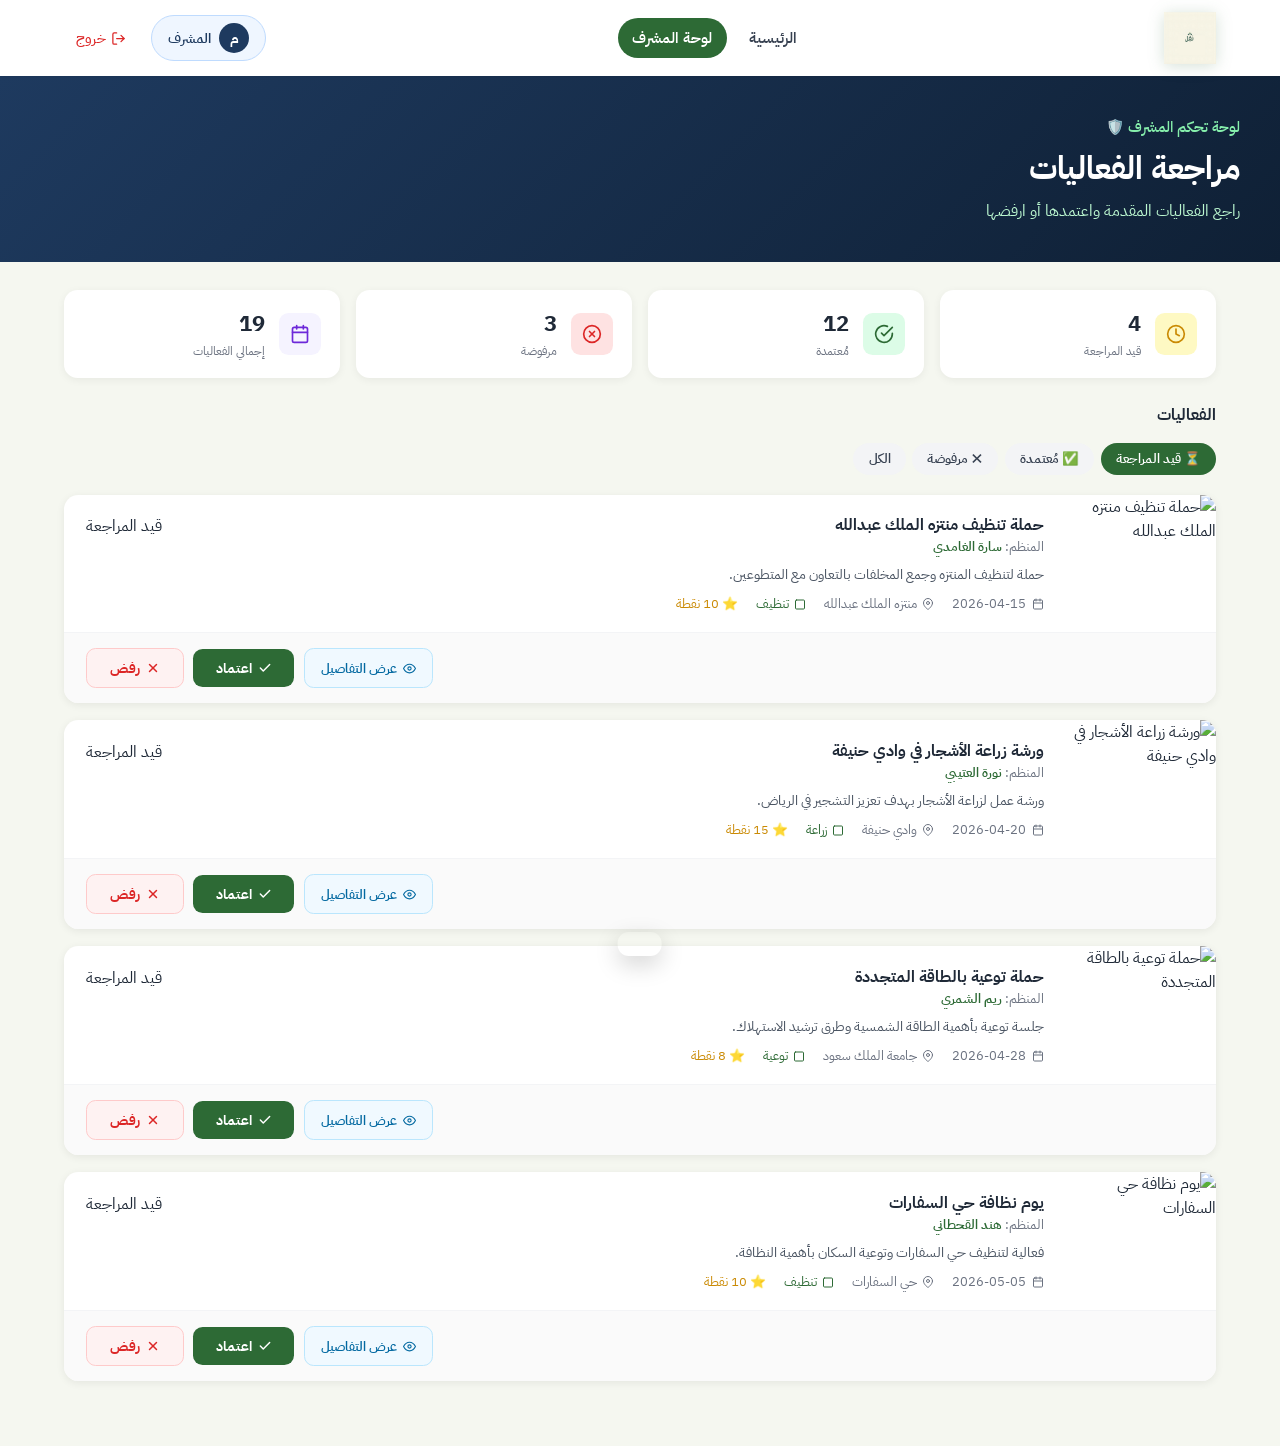
==== admin-review.html @ 2a4d0cc2 "Add files via upload" ====
<!DOCTYPE html>
<html lang="ar" dir="rtl">
<head>
  <meta charset="UTF-8"/>
  <meta name="viewport" content="width=device-width, initial-scale=1.0"/>
  <title>نفل - لوحة المشرف</title>
  <link href="https://fonts.googleapis.com/css2?family=IBM+Plex+Sans+Arabic:wght@300;400;500;600;700&display=swap" rel="stylesheet"/>
  <link rel="stylesheet" href="styles.css"/>
  <style>
    .admin-hero {
      background: linear-gradient(135deg, #1e3a5f 0%, #0f2035 100%);
    }

    /* Summary cards */
    .stats-row {
      display: grid; grid-template-columns: repeat(4,1fr); gap: 1rem;
      margin-bottom: 1.6rem;
    }
    .stat-card {
      background: #fff; border-radius: .85rem;
      box-shadow: 0 2px 8px rgba(0,0,0,0.06);
      padding: 1.1rem 1.2rem;
      display: flex; align-items: center; gap: .85rem;
    }
    .stat-icon {
      width: 42px; height: 42px; border-radius: .6rem;
      display: flex; align-items: center; justify-content: center; flex-shrink: 0;
    }
    .stat-num   { font-size: 1.4rem; font-weight: 700; color: #1f2937; }
    .stat-label { font-size: .76rem; color: #6b7280; margin-top: .1rem; }

    /* Review card */
    .review-card {
      background: #fff; border-radius: .9rem;
      box-shadow: 0 2px 8px rgba(0,0,0,0.07);
      margin-bottom: 1.1rem;
      overflow: hidden;
      transition: box-shadow .25s;
      animation: slideIn .35s ease;
    }
    @keyframes slideIn { from{opacity:0;transform:translateY(12px)} to{opacity:1;transform:translateY(0)} }
    .review-card:hover { box-shadow: 0 6px 24px rgba(0,0,0,0.1); }

    .review-card-inner {
      display: flex; gap: 0;
    }
    .review-img {
      width: 150px; flex-shrink: 0; object-fit: cover;
    }
    .review-body {
      padding: 1.2rem 1.4rem; flex: 1; display: flex; flex-direction: column; gap: .5rem;
    }
    .review-top {
      display: flex; align-items: flex-start; justify-content: space-between; gap: .6rem;
    }
    .review-title { font-size: 1rem; font-weight: 700; color: #1f2937; line-height: 1.45; }
    .review-organizer { font-size: .82rem; color: #6b7280; }
    .review-organizer span { color: #2d6a35; font-weight: 600; }
    .review-desc {
      font-size: .85rem; color: #4b5563; line-height: 1.65;
      display: -webkit-box; -webkit-line-clamp: 2; -webkit-box-orient: vertical; overflow: hidden;
    }
    .review-meta {
      display: flex; flex-wrap: wrap; gap: .5rem 1.1rem;
    }
    .review-meta-item {
      display: flex; align-items: center; gap: .35rem;
      font-size: .8rem; color: #6b7280;
    }

    /* Action bar */
    .review-actions {
      display: flex; gap: .6rem;
      padding: .9rem 1.4rem;
      border-top: 1px solid #f3f4f6;
      background: #fafafa; align-items: center; flex-wrap: wrap;
    }
    .btn-approve {
      padding: .55rem 1.4rem;
      background: #2d6a35; color: #fff;
      border: none; border-radius: .6rem;
      font-family: inherit; font-size: .88rem; font-weight: 700;
      cursor: pointer; display: flex; align-items: center; gap: .4rem;
      transition: background .2s, transform .1s;
    }
    .btn-approve:hover { background: #1e4d25; }
    .btn-approve:active { transform: scale(.97); }
    .btn-reject {
      padding: .55rem 1.4rem;
      background: #fef2f2; color: #dc2626;
      border: 1.5px solid #fecaca; border-radius: .6rem;
      font-family: inherit; font-size: .88rem; font-weight: 700;
      cursor: pointer; display: flex; align-items: center; gap: .4rem;
      transition: background .2s;
    }
    .btn-reject:hover { background: #fee2e2; }
    .btn-view-detail {
      padding: .52rem 1rem;
      background: #f0f9ff; color: #0369a1;
      border: 1.5px solid #bae6fd; border-radius: .6rem;
      font-family: inherit; font-size: .84rem; font-weight: 600;
      cursor: pointer; margin-right: auto;
      transition: background .2s;
      text-decoration: none; display: inline-flex; align-items: center; gap: .35rem;
    }
    .btn-view-detail:hover { background: #e0f2fe; }

    /* Tabs */
    .tabs { margin-bottom: 1.2rem; }

    /* Section header */
    .section-header {
      display: flex; align-items: center; justify-content: space-between;
      margin-bottom: 1rem; flex-wrap: wrap; gap: .6rem;
    }
    .section-header h3 { font-size: 1rem; font-weight: 700; color: #1f2937; }

    /* Modal */
    .modal-overlay {
      position: fixed; inset: 0; background: rgba(0,0,0,0.5);
      display: flex; align-items: center; justify-content: center;
      z-index: 999; opacity: 0; pointer-events: none; transition: opacity .3s;
    }
    .modal-overlay.show { opacity: 1; pointer-events: all; }
    .modal-box {
      background: #fff; border-radius: 1.1rem;
      padding: 2rem; max-width: 400px; width: 90%;
      text-align: center; transform: scale(.92);
      transition: transform .3s; box-shadow: 0 20px 60px rgba(0,0,0,0.15);
    }
    .modal-overlay.show .modal-box { transform: scale(1); }
    .modal-icon { width: 62px; height: 62px; border-radius: 50%; display: flex; align-items: center; justify-content: center; margin: 0 auto 1rem; }
    .modal-title { font-size: 1.1rem; font-weight: 700; color: #1f2937; margin-bottom: .5rem; }
    .modal-text  { color: #6b7280; font-size: .88rem; line-height: 1.65; margin-bottom: 1.3rem; }
    .modal-btns  { display: flex; gap: .7rem; }
    .modal-cancel  { flex:1; padding:.7rem; background:#f3f4f6; color:#374151; border:none; border-radius:.65rem; font-family:inherit; font-size:.9rem; font-weight:600; cursor:pointer; }
    .modal-cancel:hover { background:#e5e7eb; }
    .modal-approve { flex:1; padding:.7rem; background:#2d6a35; color:#fff; border:none; border-radius:.65rem; font-family:inherit; font-size:.9rem; font-weight:700; cursor:pointer; }
    .modal-approve:hover { background:#1e4d25; }
    .modal-reject  { flex:1; padding:.7rem; background:#dc2626; color:#fff; border:none; border-radius:.65rem; font-family:inherit; font-size:.9rem; font-weight:700; cursor:pointer; }
    .modal-reject:hover  { background:#b91c1c; }

    /* Toast */
    .toast {
      position: fixed; bottom: 1.5rem; left: 50%; transform: translateX(-50%) translateY(80px);
      color: #fff; padding: .75rem 1.4rem; border-radius: .7rem;
      font-size: .9rem; font-weight: 600; box-shadow: 0 8px 24px rgba(0,0,0,0.18);
      transition: transform .35s ease; z-index: 9999; white-space: nowrap;
      display: flex; align-items: center; gap: .5rem;
    }
    .toast.show { transform: translateX(-50%) translateY(0); }
    .toast.approved { background: #1e4d25; }
    .toast.rejected { background: #991b1b; }

    @media(max-width:768px){ .stats-row{grid-template-columns:repeat(2,1fr);} .review-img{display:none;} }
    @media(max-width:480px){ .stats-row{grid-template-columns:1fr 1fr;} }
  </style>
</head>
<body>

<header class="topbar">
  <div class="topbar-inner">
    <a href="home.html" class="brand"><img src="logo.jpg" alt="نفل"/></a>
    <nav class="navbar-links">
      <a href="home.html">الرئيسية</a>
      <a href="admin-review.html" class="active">لوحة المشرف</a>
    </nav>
    <div class="header-right">
      <div class="user-chip" style="background:#eff6ff;border-color:#bfdbfe">
        <div class="user-avatar" style="background:#1e3a5f">م</div>
        <span class="user-name" style="color:#1e3a5f">المشرف</span>
      </div>
      <button class="btn-logout" onclick="window.location.href='login.html'">
        <svg width="15" height="15" viewBox="0 0 24 24" fill="none" stroke="currentColor" stroke-width="2" stroke-linecap="round" stroke-linejoin="round"><path d="M9 21H5a2 2 0 0 1-2-2V5a2 2 0 0 1 2-2h4"/><polyline points="16 17 21 12 16 7"/><line x1="21" y1="12" x2="9" y2="12"/></svg>
        خروج
      </button>
    </div>
  </div>
</header>

<section class="hero admin-hero">
  <div class="hero-inner">
    <div class="hero-greeting">لوحة تحكم المشرف 🛡️</div>
    <h2>مراجعة الفعاليات</h2>
    <p>راجع الفعاليات المقدمة واعتمدها أو ارفضها</p>
  </div>
</section>

<main class="main">

  <!-- Stats -->
  <div class="stats-row">
    <div class="stat-card">
      <div class="stat-icon" style="background:#fef9c3">
        <svg width="20" height="20" viewBox="0 0 24 24" fill="none" stroke="#ca8a04" stroke-width="2" stroke-linecap="round" stroke-linejoin="round"><circle cx="12" cy="12" r="10"/><polyline points="12 6 12 12 16 14"/></svg>
      </div>
      <div><div class="stat-num" id="sPending">4</div><div class="stat-label">قيد المراجعة</div></div>
    </div>
    <div class="stat-card">
      <div class="stat-icon" style="background:#dcfce7">
        <svg width="20" height="20" viewBox="0 0 24 24" fill="none" stroke="#2d6a35" stroke-width="2" stroke-linecap="round" stroke-linejoin="round"><path d="M22 11.08V12a10 10 0 1 1-5.93-9.14"/><polyline points="22 4 12 14.01 9 11.01"/></svg>
      </div>
      <div><div class="stat-num" id="sApproved">12</div><div class="stat-label">مُعتمدة</div></div>
    </div>
    <div class="stat-card">
      <div class="stat-icon" style="background:#fee2e2">
        <svg width="20" height="20" viewBox="0 0 24 24" fill="none" stroke="#dc2626" stroke-width="2" stroke-linecap="round" stroke-linejoin="round"><circle cx="12" cy="12" r="10"/><line x1="15" y1="9" x2="9" y2="15"/><line x1="9" y1="9" x2="15" y2="15"/></svg>
      </div>
      <div><div class="stat-num" id="sRejected">3</div><div class="stat-label">مرفوضة</div></div>
    </div>
    <div class="stat-card">
      <div class="stat-icon" style="background:#f5f3ff">
        <svg width="20" height="20" viewBox="0 0 24 24" fill="none" stroke="#6d28d9" stroke-width="2" stroke-linecap="round" stroke-linejoin="round"><rect x="3" y="4" width="18" height="18" rx="2"/><line x1="16" y1="2" x2="16" y2="6"/><line x1="8" y1="2" x2="8" y2="6"/><line x1="3" y1="10" x2="21" y2="10"/></svg>
      </div>
      <div><div class="stat-num" id="sTotal">19</div><div class="stat-label">إجمالي الفعاليات</div></div>
    </div>
  </div>

  <!-- Tabs -->
  <div class="section-header">
    <h3>الفعاليات</h3>
  </div>
  <div class="tabs">
    <button class="tab-btn active" onclick="filterStatus(this,'pending')">⏳ قيد المراجعة</button>
    <button class="tab-btn" onclick="filterStatus(this,'approved')">✅ مُعتمدة</button>
    <button class="tab-btn" onclick="filterStatus(this,'rejected')">❌ مرفوضة</button>
    <button class="tab-btn" onclick="filterStatus(this,'all')">الكل</button>
  </div>

  <div id="reviewList"></div>
  <div class="empty-state" id="emptyState" style="display:none;padding:2.5rem">
    <div style="font-size:2.5rem;margin-bottom:.6rem">📭</div>
    <h3>لا توجد فعاليات</h3>
    <p>لا توجد فعاليات في هذا التصنيف</p>
  </div>
</main>

<!-- Approve modal -->
<div class="modal-overlay" id="approveModal">
  <div class="modal-box">
    <div class="modal-icon" style="background:#dcfce7">
      <svg width="28" height="28" viewBox="0 0 24 24" fill="none" stroke="#2d6a35" stroke-width="2.5" stroke-linecap="round" stroke-linejoin="round"><path d="M22 11.08V12a10 10 0 1 1-5.93-9.14"/><polyline points="22 4 12 14.01 9 11.01"/></svg>
    </div>
    <div class="modal-title">اعتماد الفعالية</div>
    <div class="modal-text">هل تريد اعتماد هذه الفعالية؟<br>ستظهر للمستخدمين فور الاعتماد.</div>
    <div class="modal-btns">
      <button class="modal-cancel" onclick="closeModal('approveModal')">إلغاء</button>
      <button class="modal-approve" onclick="confirmApprove()">اعتماد</button>
    </div>
  </div>
</div>

<!-- Reject modal -->
<div class="modal-overlay" id="rejectModal">
  <div class="modal-box">
    <div class="modal-icon" style="background:#fee2e2">
      <svg width="28" height="28" viewBox="0 0 24 24" fill="none" stroke="#dc2626" stroke-width="2.5" stroke-linecap="round" stroke-linejoin="round"><circle cx="12" cy="12" r="10"/><line x1="15" y1="9" x2="9" y2="15"/><line x1="9" y1="9" x2="15" y2="15"/></svg>
    </div>
    <div class="modal-title">رفض الفعالية</div>
    <div class="modal-text">هل تريد رفض هذه الفعالية؟<br>لن تظهر للمستخدمين.</div>
    <div class="modal-btns">
      <button class="modal-cancel" onclick="closeModal('rejectModal')">إلغاء</button>
      <button class="modal-reject" onclick="confirmReject()">رفض</button>
    </div>
  </div>
</div>

<div class="toast" id="toast"></div>

<script>
  const events = [
    { id:1, status:'pending',  title:'حملة تنظيف منتزه الملك عبدالله',    organizer:'سارة الغامدي', category:'تنظيف',        date:'2026-04-15', location:'منتزه الملك عبدالله', points:10, participants:0, desc:'حملة لتنظيف المنتزه وجمع المخلفات بالتعاون مع المتطوعين.', image:'https://images.unsplash.com/photo-1618477461853-cf6ed80faba5?w=300&q=80' },
    { id:2, status:'pending',  title:'ورشة زراعة الأشجار في وادي حنيفة',   organizer:'نورة العتيبي', category:'زراعة',         date:'2026-04-20', location:'وادي حنيفة',          points:15, participants:0, desc:'ورشة عمل لزراعة الأشجار بهدف تعزيز التشجير في الرياض.', image:'https://images.unsplash.com/photo-1466692476868-aef1dfb1e735?w=300&q=80' },
    { id:3, status:'pending',  title:'حملة توعية بالطاقة المتجددة',         organizer:'ريم الشمري',   category:'توعية',         date:'2026-04-28', location:'جامعة الملك سعود',   points:8,  participants:0, desc:'جلسة توعية بأهمية الطاقة الشمسية وطرق ترشيد الاستهلاك.',  image:'https://images.unsplash.com/photo-1509391366360-2e959784a276?w=300&q=80' },
    { id:4, status:'pending',  title:'يوم نظافة حي السفارات',               organizer:'هند القحطاني', category:'تنظيف',         date:'2026-05-05', location:'حي السفارات',        points:10, participants:0, desc:'فعالية لتنظيف حي السفارات وتوعية السكان بأهمية النظافة.',   image:'https://images.unsplash.com/photo-1532996122724-e3c354a0b15b?w=300&q=80' },
    { id:5, status:'approved', title:'معرض الاستدامة البيئية',               organizer:'لجين الغامدي', category:'معرض',          date:'2026-05-10', location:'مركز المعارض',       points:5,  participants:120, desc:'معرض يضم مشاريع استدامة من جميع أنحاء المملكة.', image:'https://images.unsplash.com/photo-1542601906990-b4d3fb778b09?w=300&q=80' },
    { id:6, status:'rejected', title:'ورشة إعادة تدوير المخلفات',           organizer:'دانة العنزي',  category:'إعادة تدوير',   date:'2026-04-25', location:'مركز الملك عبدالعزيز', points:12, participants:0, desc:'ورشة لتعليم طرق إعادة التدوير في المنزل.', image:'https://images.unsplash.com/photo-1532996122724-e3c354a0b15b?w=300&q=80' },
  ];

  let currentFilter = 'pending';
  let actionTarget   = null;

  const statusMap = {
    pending:  { label:'قيد المراجعة', cls:'status-pending'  },
    approved: { label:'مُعتمدة',      cls:'status-approved' },
    rejected: { label:'مرفوضة',       cls:'status-rejected' },
  };

  function filterStatus(btn, status) {
    document.querySelectorAll('.tab-btn').forEach(b => b.classList.remove('active'));
    btn.classList.add('active');
    currentFilter = status;
    render();
  }

  function render() {
    const list = currentFilter === 'all' ? events : events.filter(e => e.status === currentFilter);
    const container = document.getElementById('reviewList');
    const empty     = document.getElementById('emptyState');

    if (!list.length) { container.innerHTML = ''; empty.style.display = 'block'; return; }
    empty.style.display = 'none';

    container.innerHTML = list.map(e => {
      const s = statusMap[e.status];
      return `
      <div class="review-card" id="rcard-${e.id}">
        <div class="review-card-inner">
          <img class="review-img" src="${e.image}" alt="${e.title}"/>
          <div class="review-body">
            <div class="review-top">
              <div>
                <div class="review-title">${e.title}</div>
                <div class="review-organizer">المنظم: <span>${e.organizer}</span></div>
              </div>
              <span class="status-badge ${s.cls}">${s.label}</span>
            </div>
            <div class="review-desc">${e.desc}</div>
            <div class="review-meta">
              <div class="review-meta-item">
                <svg width="12" height="12" viewBox="0 0 24 24" fill="none" stroke="currentColor" stroke-width="2" stroke-linecap="round" stroke-linejoin="round"><rect x="3" y="4" width="18" height="18" rx="2"/><line x1="16" y1="2" x2="16" y2="6"/><line x1="8" y1="2" x2="8" y2="6"/><line x1="3" y1="10" x2="21" y2="10"/></svg>
                ${e.date}
              </div>
              <div class="review-meta-item">
                <svg width="12" height="12" viewBox="0 0 24 24" fill="none" stroke="currentColor" stroke-width="2" stroke-linecap="round" stroke-linejoin="round"><path d="M21 10c0 7-9 13-9 13s-9-6-9-13a9 9 0 0 1 18 0z"/><circle cx="12" cy="10" r="3"/></svg>
                ${e.location}
              </div>
              <div class="review-meta-item" style="color:#2d6a35">
                <svg width="12" height="12" viewBox="0 0 24 24" fill="none" stroke="currentColor" stroke-width="2" stroke-linecap="round" stroke-linejoin="round"><rect x="3" y="4" width="18" height="18" rx="2"/></svg>
                ${e.category}
              </div>
              <div class="review-meta-item" style="color:#ca8a04">⭐ ${e.points} نقطة</div>
            </div>
          </div>
        </div>
        <div class="review-actions">
          <a href="ViewEvent.html?id=${e.id}" class="btn-view-detail">
            <svg width="13" height="13" viewBox="0 0 24 24" fill="none" stroke="currentColor" stroke-width="2" stroke-linecap="round" stroke-linejoin="round"><path d="M1 12s4-8 11-8 11 8 11 8-4 8-11 8-11-8-11-8z"/><circle cx="12" cy="12" r="3"/></svg>
            عرض التفاصيل
          </a>
          ${e.status === 'pending' ? `
            <button class="btn-approve" onclick="openApprove(${e.id})">
              <svg width="14" height="14" viewBox="0 0 24 24" fill="none" stroke="currentColor" stroke-width="2.5" stroke-linecap="round" stroke-linejoin="round"><polyline points="20 6 9 17 4 12"/></svg>
              اعتماد
            </button>
            <button class="btn-reject" onclick="openReject(${e.id})">
              <svg width="14" height="14" viewBox="0 0 24 24" fill="none" stroke="currentColor" stroke-width="2.5" stroke-linecap="round" stroke-linejoin="round"><line x1="18" y1="6" x2="6" y2="18"/><line x1="6" y1="6" x2="18" y2="18"/></svg>
              رفض
            </button>
          ` : ''}
        </div>
      </div>`;
    }).join('');
  }

  function openApprove(id) { actionTarget = id; document.getElementById('approveModal').classList.add('show'); }
  function openReject(id)  { actionTarget = id; document.getElementById('rejectModal').classList.add('show');  }
  function closeModal(id)  { document.getElementById(id).classList.remove('show'); }

  function confirmApprove() {
    const e = events.find(x => x.id === actionTarget);
    if (e) e.status = 'approved';
    closeModal('approveModal');
    updateStats();
    render();
    showToast('approved', '✅ تم اعتماد الفعالية بنجاح');
  }
  function confirmReject() {
    const e = events.find(x => x.id === actionTarget);
    if (e) e.status = 'rejected';
    closeModal('rejectModal');
    updateStats();
    render();
    showToast('rejected', '❌ تم رفض الفعالية');
  }

  function updateStats() {
    document.getElementById('sPending').textContent  = events.filter(e=>e.status==='pending').length;
    document.getElementById('sApproved').textContent = events.filter(e=>e.status==='approved').length;
    document.getElementById('sRejected').textContent = events.filter(e=>e.status==='rejected').length;
    document.getElementById('sTotal').textContent    = events.length;
  }

  function showToast(type, msg) {
    const t = document.getElementById('toast');
    t.className = `toast ${type}`;
    t.textContent = msg;
    t.classList.add('show');
    setTimeout(() => t.classList.remove('show'), 2500);
  }

  render();
</script>
</body>
</html>
---- styles.css ----
*, *::before, *::after {
  box-sizing: border-box;
  margin: 0;
  padding: 0;

}

body {
  font-family: 'IBM Plex Sans Arabic', sans-serif;
  background: #f5f7f0;
  min-height: 100vh;
  color: #1f2937;
}

header,
.topbar {
  background: #fff;
  box-shadow: 0 1px 3px rgba(0,0,0,0.08);
  position: sticky;
  top: 0;
  z-index: 50;

}
.header-inner,
.topbar-inner {
  max-width: 1200px;
  margin: 0 auto;
  padding: .75rem 1.5rem;
  display: flex;
  align-items: center;
  justify-content: space-between;
  gap: 1rem;

}
.brand {
  display: flex;
  align-items: center;
  gap: .5rem;
  text-decoration: none;
}
.brand img {
  height: 52px;
  width: auto;
  object-fit: contain;
  filter: drop-shadow(0 2px 8px rgba(45,106,53,0.2));
}
.header-right,
.header-left {
  display: flex;
  align-items: center;
  gap: .85rem;

}

.user-chip {
  display: flex;
  align-items: center;
  gap: .55rem;
  background: #f0fdf4;
  border: 1.5px solid #bbf7d0;
  padding: .42rem .95rem;
  border-radius: 99px;

}

.user-avatar {

  width: 30px;
  height: 30px;
  border-radius: 50%;
  background: #2d6a35;
  color: #fff;
  display: flex;
  align-items: center;
  justify-content: center;
  font-weight: 700;
  font-size: .88rem;
  flex-shrink: 0;

}



.user-name {

  font-weight: 600;

  font-size: .9rem;
  color: #1e4d25;

}

.navbar-links {

  display: flex;
  align-items: center;
  gap: .5rem;
  flex-wrap: wrap;

}



.navbar-links a {

  text-decoration: none;

  color: #374151;

  font-size: .92rem;

  font-weight: 600;

  padding: .55rem .9rem;

  border-radius: 999px;

  transition: .2s;

}



.navbar-links a:hover {

  background: #f0fdf4;

  color: #1e4d25;

}



.navbar-links a.active {

  background: #2d6a35;

  color: #fff;

}


.btn-logout,

.btn-back {

  display: flex;

  align-items: center;

  gap: .3rem;

  background: none;

  border: none;

  font-family: inherit;

  font-size: .88rem;

  font-weight: 500;

  cursor: pointer;

  padding: .42rem .75rem;

  border-radius: .55rem;

  text-decoration: none;

  transition: background .2s;

}



.btn-logout {

  color: #dc2626;

}



.btn-logout:hover {

  background: #fef2f2;

}



.btn-back {

  color: #2d6a35;

}



.btn-back:hover {

  background: #f0fdf4;

}


.badge-widget {

  display: flex;

  align-items: center;

  gap: .55rem;

  background: #fafafa;

  border: 1px solid #e5e7eb;

  padding: .45rem .85rem;

  border-radius: .75rem;

}



.badge-info {

  text-align: right;

}



.badge-name {

  font-size: .8rem;

  font-weight: 600;

}



.badge-pts {

  font-size: .73rem;

  color: #6b7280;

  margin-top: .1rem;

}



.progress-wrap {

  width: 88px;

  height: 5px;

  background: #e5e7eb;

  border-radius: 99px;

  overflow: hidden;

  margin-top: .3rem;

}



.progress-bar {

  height: 100%;

  border-radius: 99px;

}

.hero {

  background: linear-gradient(135deg, #2d6a35 0%, #1a4220 100%);

  color: #fff;

  padding: 2.5rem 1.5rem;

}



.hero-inner {

  max-width: 1200px;

  margin: 0 auto;

}



.hero-greeting {

  font-size: .92rem;

  color: #86efac;

  margin-bottom: .35rem;

  font-weight: 500;

}



.hero h2 {

  font-size: 2rem;

  font-weight: 700;

  margin-bottom: .45rem;

}



.hero p {

  font-size: .97rem;

  color: #bbf7d0;

}

.main,

.content,

.page-wrap {

  max-width: 1200px;

  margin: 0 auto;

  padding: 1.75rem 1.5rem 3rem;

}


.search-card,

.detail-card,

.empty-state {

  background: #fff;

  border-radius: .9rem;

  box-shadow: 0 2px 10px rgba(0,0,0,0.06);

}



.search-card {

  padding: 1.3rem;

  margin-bottom: 1.6rem;

}



/* =========================

   Search

========================= */

.search-wrap {

  position: relative;

  margin-bottom: 1rem;

}



.search-icon {

  position: absolute;

  right: 1rem;

  top: 50%;

  transform: translateY(-50%);

  color: #9ca3af;

  pointer-events: none;

}



.search-input {

  width: 100%;

  padding: .78rem 2.8rem .78rem 1rem;

  border: 1.5px solid #d1d5db;

  border-radius: .65rem;

  font-family: inherit;

  font-size: .93rem;

  outline: none;

  background: #fafafa;

  transition: border-color .2s, box-shadow .2s;

}



.search-input:focus,

.code-input:focus {

  border-color: #2d6a35;

  box-shadow: 0 0 0 3px rgba(45,106,53,0.1);

  background: #fff;

}



.cats-label {

  color: #374151;

  font-weight: 500;

  margin-bottom: .55rem;

  font-size: .88rem;

}



.categories,

.tabs {

  display: flex;

  flex-wrap: wrap;

  gap: .4rem;

  margin-bottom: 1.3rem;

}



.cat-btn,

.tab-btn {

  padding: .38rem .95rem;

  border-radius: 99px;

  border: none;

  font-family: inherit;

  font-size: .83rem;

  cursor: pointer;

  background: #f3f4f6;

  color: #374151;

  transition: background .2s, color .2s;

  font-weight: 600;

}



.cat-btn:hover,

.tab-btn:hover {

  background: #e5e7eb;

}



.cat-btn.active,

.tab-btn.active {

  background: #2d6a35;

  color: #fff;

}



/* =========================

   Grids / Cards

========================= */

.events-grid {

  display: grid;

  grid-template-columns: repeat(auto-fill, minmax(295px, 1fr));

  gap: 1.3rem;

}



.event-card {

  background: #fff;

  border-radius: .9rem;

  box-shadow: 0 2px 8px rgba(0,0,0,0.07);

  overflow: hidden;

  transition: box-shadow .25s, transform .2s;

  text-decoration: none;

  color: inherit;

  display: block;

}



.event-card:hover {

  box-shadow: 0 8px 30px rgba(0,0,0,0.13);

  transform: translateY(-3px);

}



.event-img,

.hero-img {

  width: 100%;

  object-fit: cover;

  display: block;

}



.event-img {

  height: 182px;

}



.hero-img {

  height: 300px;

}



.event-body,

.card-body {

  padding: 1.1rem;

}



.card-body {

  padding: 2rem;

}



.event-meta,

.top-meta {

  display: flex;

  align-items: center;

  justify-content: space-between;

  margin-bottom: .65rem;

  flex-wrap: wrap;

  gap: .6rem;

}



.cat-tag {

  background: #dcfce7;

  color: #166534;

  padding: .2rem .7rem;

  border-radius: 99px;

  font-size: .78rem;

  font-weight: 500;

}



.pts-badge,

.pts-display {

  display: flex;

  align-items: center;

  gap: .25rem;

  color: #ca8a04;

  font-size: .8rem;

  font-weight: 500;

}



.event-title {

  font-size: .98rem;

  font-weight: 600;

  color: #1f2937;

  margin-bottom: .75rem;

  line-height: 1.45;

}



.event-details {

  display: flex;

  flex-direction: column;

  gap: .35rem;

}



.detail-row {

  display: flex;

  align-items: center;

  gap: .42rem;

  color: #4b5563;

  font-size: .8rem;

}



.detail-row svg {

  flex-shrink: 0;

  color: #9ca3af;

}



.no-results {

  text-align: center;

  padding: 3rem 0;

  color: #6b7280;

  font-size: 1rem;

  grid-column: 1/-1;

  display: none;

}



/* =========================

   Details page

========================= */

.detail-card {

  overflow: hidden;

  animation: fadeUp .45s ease;

}



@keyframes fadeUp {

  from { opacity: 0; transform: translateY(20px); }

  to { opacity: 1; transform: translateY(0); }

}



.event-title-big {

  font-size: 1.6rem;

  font-weight: 700;

  color: #1f2937;

  margin-bottom: 1.5rem;

  line-height: 1.4;

}



.info-grid {

  display: grid;

  grid-template-columns: repeat(3,1fr);

  gap: .9rem;

  background: #f5f7f0;

  border-radius: .75rem;

  padding: 1.1rem;

  margin-bottom: 1.75rem;

}



.info-item {

  display: flex;

  align-items: center;

  gap: .65rem;

}



.info-icon {

  width: 38px;

  height: 38px;

  background: #dcfce7;

  border-radius: 50%;

  display: flex;

  align-items: center;

  justify-content: center;

  flex-shrink: 0;

}



.info-icon svg {

  color: #2d6a35;

}



.info-label {

  font-size: .73rem;

  color: #6b7280;

  margin-bottom: .1rem;

}



.info-value {

  font-size: .88rem;

  color: #1f2937;

  font-weight: 500;

}



.section-title {

  font-size: 1.2rem;

  font-weight: 700;

  color: #1f2937;

  margin-bottom: .8rem;

}



.event-desc {

  color: #4b5563;

  line-height: 1.85;

  font-size: .97rem;

  margin-bottom: 1.75rem;

}



/* =========================

   Benefits / Code / Certificate

========================= */

.benefits-box,

.code-box,

.certificate-box {

  background: #fefce8;

  border: 1.5px solid #fde68a;

  border-radius: .75rem;

  padding: 1.1rem 1.3rem;

  margin-bottom: 1.2rem;

}



.code-box,

.certificate-box {

  background: #f9fafb;

  border-color: #e5e7eb;

}



.benefits-box h3,

.code-box h4,

.certificate-box h4 {

  font-size: .93rem;

  font-weight: 600;

  color: #854d0e;

  margin-bottom: .65rem;

}



.code-box h4,

.certificate-box h4 {

  color: #1f2937;

}



.benefits-list {

  list-style: none;

  display: flex;

  flex-direction: column;

  gap: .4rem;

}



.benefits-list li {

  display: flex;

  align-items: center;

  gap: .48rem;

  color: #4b5563;

  font-size: .9rem;

}



.dot {

  width: 6px;

  height: 6px;

  background: #ca8a04;

  border-radius: 50%;

  flex-shrink: 0;

}



.code-input {

  width: 100%;

  padding: .82rem 1rem;

  border: 1.5px solid #d1d5db;

  border-radius: .65rem;

  font-family: inherit;

  font-size: .97rem;

  color: #111;

  background: #fafafa;

  outline: none;

  margin-bottom: .7rem;

  transition: border-color .2s, box-shadow .2s;

}



/* =========================

   Buttons

========================= */

.btn-details,

.btn-register,

.btn,

.btn-primary,

.btn-soft,

.btn-danger {

  display: block;

  width: 100%;

  border: none;

  border-radius: .7rem;

  font-family: inherit;

  font-weight: 700;

  cursor: pointer;

  text-align: center;

  transition: background .2s, transform .1s;

}



.btn-details,

.btn-register,

.btn-primary {

  background: #2d6a35;

  color: #fff;

}



.btn-details:hover,

.btn-register:hover,

.btn-primary:hover {

  background: #1e4d25;

}



.btn-details,

.btn-register,

.btn,

.btn-primary,

.btn-soft,

.btn-danger {

  padding: .82rem;

  font-size: .93rem;

}



.btn-details {

  margin-top: .9rem;

  font-size: .9rem;

  font-weight: 600;

}



.btn-soft {

  background: #f0fdf4;

  color: #166534;

}



.btn-soft:hover {

  background: #dcfce7;

}



.btn-danger {

  background: #fef2f2;

  color: #dc2626;

}



.btn-danger:hover {

  background: #fee2e2;

}



/* =========================

   Empty state

========================= */

.empty-state {

  text-align: center;

  padding: 2rem;

}



.empty-state h3 {

  margin-bottom: .5rem;

}



.empty-state p {

  color: #6b7280;

}



/* =========================

   Helpers

========================= */

.actions {

  display: flex;

  flex-direction: column;

  gap: .6rem;

  margin-top: .9rem;

}



/* =========================

   Responsive

========================= */

@media (max-width: 640px) {

  .hero h2 {

    font-size: 1.5rem;

  }



  .badge-widget {

    display: none;

  }



  .user-name {

    display: none;

  }



  .info-grid {

    grid-template-columns: 1fr;

  }

  .hero-img {

    height: 200px;

  }

  .card-body {
    padding: 1.2rem;
  }

  .event-title-big {
    font-size: 1.3rem;

  }
  .topbar-inner,

  .header-inner {
    flex-direction: column;
    gap: .8rem;

  }

  .navbar-links {
    justify-content: center;

  }

}
.certificate {
margin-top: 1rem;
display: flex;
justify-content: center;
}

.cert-border {
background: linear-gradient(135deg, #ffffff, #f8fafc);
border: 4px solid #d4af37;
border-radius: 20px;
padding: 2.5rem;
width: 100%;
max-width: 550px;
text-align: center;
box-shadow: 0 20px 50px rgba(0,0,0,0.1);
}

.cert-logo {
height: 85px;
margin-bottom: 1rem;
filter: drop-shadow(0 4px 10px rgba(0,0,0,0.1));
}

.cert-title {
color: #1e4d25;
font-size: 1.8rem;
font-weight: 700;
margin-bottom: .8rem;
}

.cert-text {
color: #6b7280;
margin-bottom: .4rem;
font-size: .95rem;
}

.cert-name {
font-size: 2rem;
color: #2d6a35;
font-weight: 800;
margin: .7rem 0;
border-bottom: 2px solid #d4af37;
display: inline-block;
padding-bottom: .2rem;
}

.cert-event {
font-size: 1.2rem;
margin-bottom: .5rem;
color: #111827;
}

.cert-date {
color: #9ca3af;
margin-bottom: 1.2rem;
}

.signature {
margin-top: 1.5rem;
}

.signature .line {
width: 180px;
height: 2px;
background: #2d6a35;
margin: 10px auto;
}

.signature span {
font-size: .85rem;
color: #374151;
}

.btn-print {
background: #2d6a35;
color: #fff;
border: none;
padding: .7rem 1.2rem;
border-radius: .6rem;
cursor: pointer;
font-weight: 600;
}

.btn-print:hover {
background: #1e4d25;
transform: scale(1.03);
}

@media print {
.btn-print {
display: none;
}

.cert-border {
box-shadow: none;
border: 3px solid #d4af37;
}
}
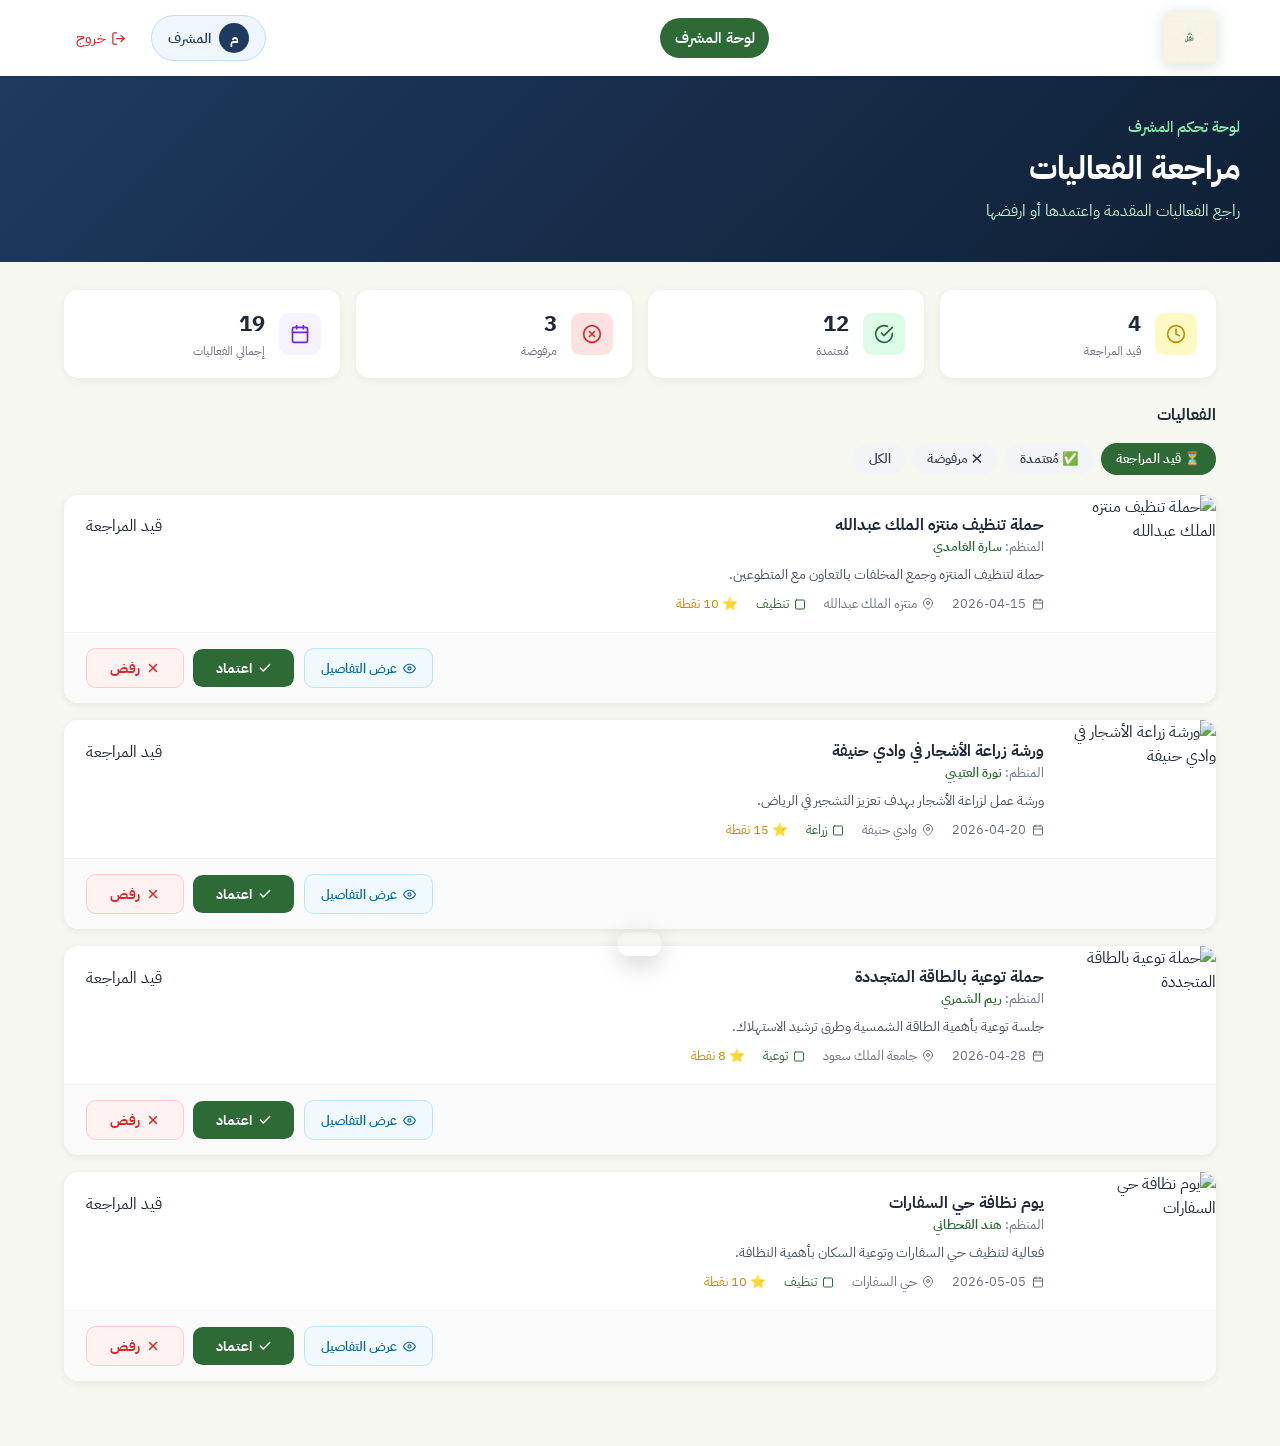
==== commit a488c273: "Add files via upload" ====
--- a/admin-review.html
+++ b/admin-review.html
@@ -162,7 +162,6 @@
   <div class="topbar-inner">
     <a href="home.html" class="brand"><img src="logo.jpg" alt="نفل"/></a>
     <nav class="navbar-links">
-      <a href="home.html">الرئيسية</a>
       <a href="admin-review.html" class="active">لوحة المشرف</a>
     </nav>
     <div class="header-right">
@@ -180,7 +179,7 @@
 
 <section class="hero admin-hero">
   <div class="hero-inner">
-    <div class="hero-greeting">لوحة تحكم المشرف 🛡️</div>
+    <div class="hero-greeting">لوحة تحكم المشرف ️</div>
     <h2>مراجعة الفعاليات</h2>
     <p>راجع الفعاليات المقدمة واعتمدها أو ارفضها</p>
   </div>
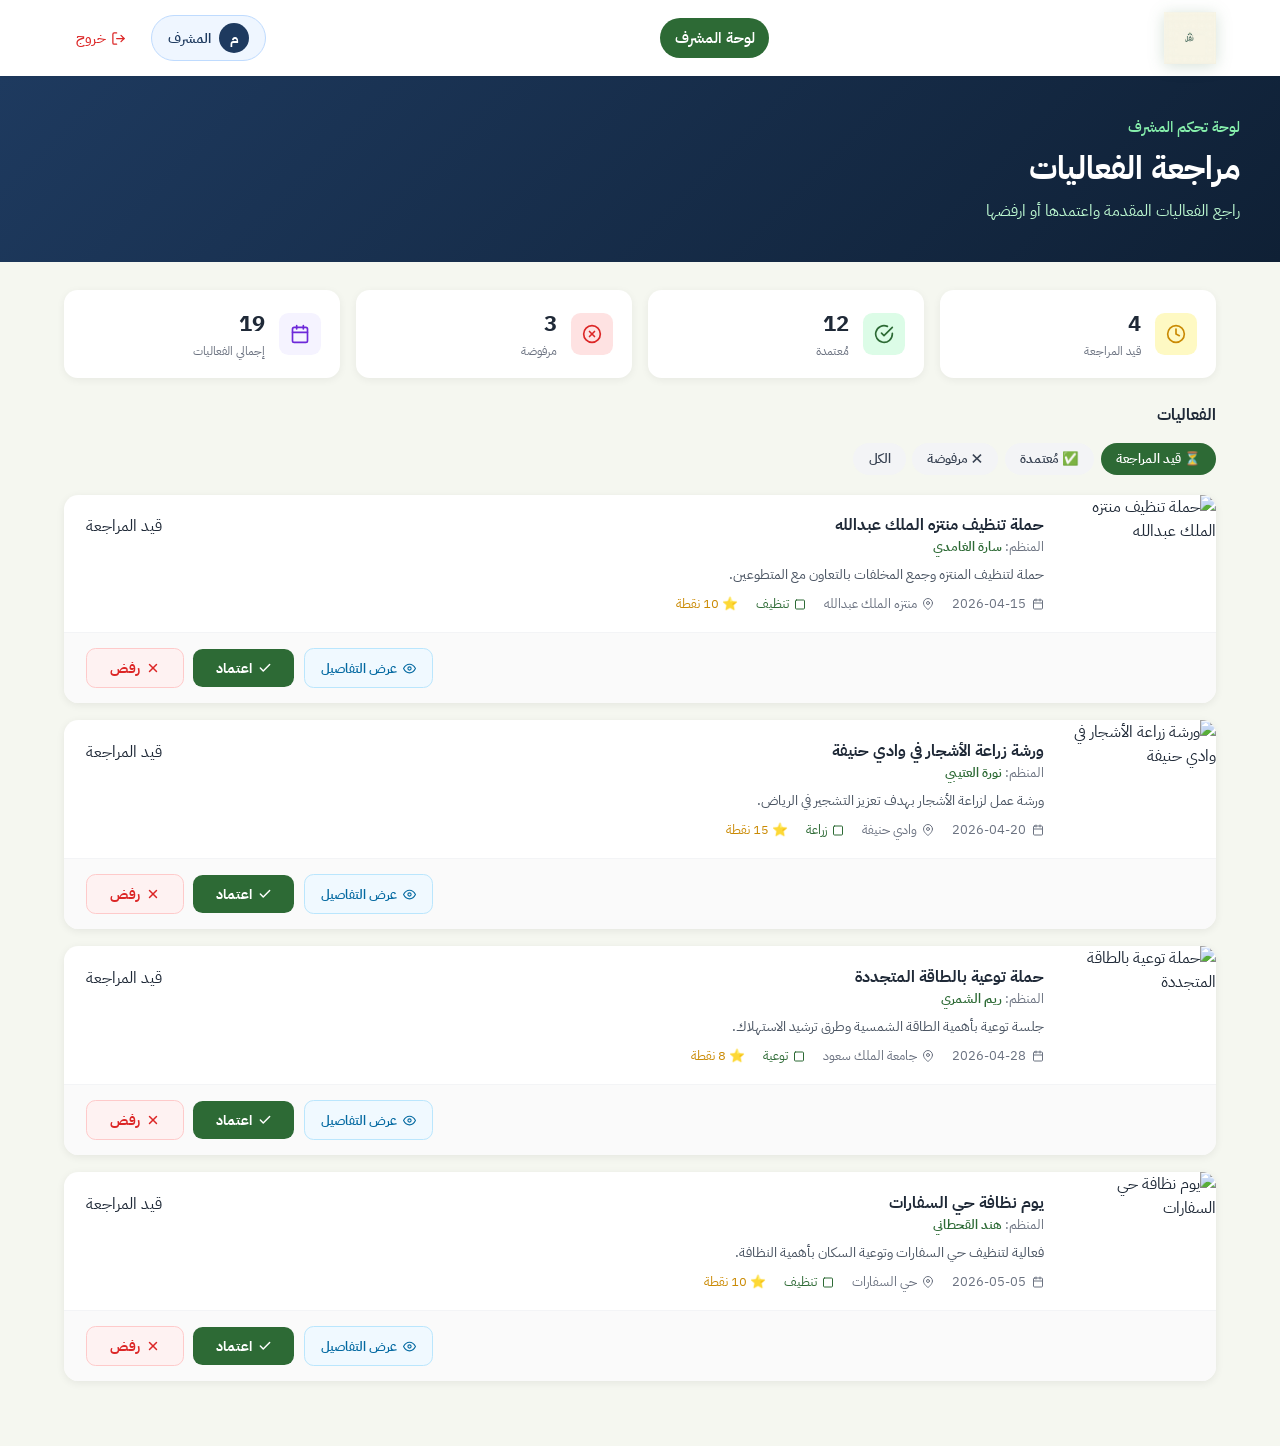
==== commit b3592fdf: "Add files via upload" ====
--- a/admin-review.html
+++ b/admin-review.html
@@ -169,7 +169,7 @@
         <div class="user-avatar" style="background:#1e3a5f">م</div>
         <span class="user-name" style="color:#1e3a5f">المشرف</span>
       </div>
-      <button class="btn-logout" onclick="window.location.href='login.html'">
+      <button class="btn-logout" onclick="window.location.href='welcome.html'">
         <svg width="15" height="15" viewBox="0 0 24 24" fill="none" stroke="currentColor" stroke-width="2" stroke-linecap="round" stroke-linejoin="round"><path d="M9 21H5a2 2 0 0 1-2-2V5a2 2 0 0 1 2-2h4"/><polyline points="16 17 21 12 16 7"/><line x1="21" y1="12" x2="9" y2="12"/></svg>
         خروج
       </button>
--- a/styles.css
+++ b/styles.css
@@ -1404,3 +1404,268 @@
 border: 3px solid #d4af37;
 }
 }
+.certificate {
+margin-top: 1rem;
+display: flex;
+justify-content: center;
+}
+
+.cert-border {
+background: linear-gradient(135deg, #ffffff, #f8fafc);
+border: 4px solid #d4af37;
+border-radius: 20px;
+padding: 2.5rem;
+width: 100%;
+max-width: 550px;
+text-align: center;
+box-shadow: 0 20px 50px rgba(0,0,0,0.1);
+}
+
+.cert-logo {
+height: 85px;
+margin-bottom: 1rem;
+filter: drop-shadow(0 4px 10px rgba(0,0,0,0.1));
+}
+
+.cert-title {
+color: #1e4d25;
+font-size: 1.8rem;
+font-weight: 700;
+margin-bottom: .8rem;
+}
+
+.cert-text {
+color: #6b7280;
+margin-bottom: .4rem;
+font-size: .95rem;
+}
+
+.cert-name {
+font-size: 2rem;
+color: #2d6a35;
+font-weight: 800;
+margin: .7rem 0;
+border-bottom: 2px solid #d4af37;
+display: inline-block;
+padding-bottom: .2rem;
+}
+
+.cert-event {
+font-size: 1.2rem;
+margin-bottom: .5rem;
+color: #111827;
+}
+
+.cert-date {
+color: #9ca3af;
+margin-bottom: 1.2rem;
+}
+
+.signature {
+margin-top: 1.5rem;
+}
+
+.signature .line {
+width: 180px;
+height: 2px;
+background: #2d6a35;
+margin: 10px auto;
+}
+
+.signature span {
+font-size: .85rem;
+color: #374151;
+}
+
+.btn-print {
+background: #2d6a35;
+color: #fff;
+border: none;
+padding: .7rem 1.2rem;
+border-radius: .6rem;
+cursor: pointer;
+font-weight: 600;
+}
+
+.btn-print:hover {
+background: #1e4d25;
+transform: scale(1.03);
+}
+
+@media print {
+.btn-print {
+display: none;
+}
+
+.cert-border {
+box-shadow: none;
+border: 3px solid #d4af37;
+}
+}
+/* ===== Toast ===== */
+.toast {
+position: fixed;
+bottom: 24px;
+left: 50%;
+transform: translateX(-50%) translateY(20px);
+background: #1f2937;
+color: #fff;
+padding: 14px 22px;
+border-radius: 14px;
+font-size: .92rem;
+font-weight: 600;
+box-shadow: 0 12px 30px rgba(0,0,0,0.18);
+opacity: 0;
+pointer-events: none;
+transition: .3s ease;
+z-index: 9999;
+}
+
+.toast.show {
+opacity: 1;
+transform: translateX(-50%) translateY(0);
+}
+
+.toast.success {
+background: linear-gradient(135deg, #2d6a35, #1e4d25);
+}
+
+.toast.error {
+background: linear-gradient(135deg, #dc2626, #991b1b);
+}
+
+/* ===== الشهادة ===== */
+.certificate {
+margin-top: 1rem;
+display: flex;
+justify-content: center;
+}
+
+.cert-border {
+position: relative;
+background: linear-gradient(180deg, #ffffff 0%, #f8fcf9 100%);
+border: 4px solid #b8d8bf;
+border-radius: 24px;
+padding: 2.6rem 2rem 2rem;
+width: 100%;
+max-width: 650px;
+text-align: center;
+box-shadow: 0 20px 50px rgba(32, 74, 49, 0.12);
+overflow: hidden;
+}
+
+.cert-top-pattern {
+position: absolute;
+top: 0;
+right: 0;
+left: 0;
+height: 14px;
+background: linear-gradient(90deg, #2d6a35, #7db88a, #2d6a35);
+}
+
+.cert-logo {
+height: 90px;
+margin-bottom: .8rem;
+filter: drop-shadow(0 4px 10px rgba(0,0,0,0.08));
+}
+
+.cert-small {
+color: #6b7280;
+font-size: .88rem;
+margin-bottom: .5rem;
+}
+
+.cert-title {
+color: #1e4d25;
+font-size: 2rem;
+font-weight: 800;
+margin-bottom: .8rem;
+}
+
+.cert-text {
+color: #5f6f67;
+margin-bottom: .45rem;
+font-size: 1rem;
+}
+
+.cert-name {
+font-size: 2.2rem;
+color: #245331;
+font-weight: 800;
+margin: .8rem 0;
+display: inline-block;
+padding: 0 .8rem .2rem;
+border-bottom: 3px solid #d8b44c;
+}
+
+.cert-event {
+font-size: 1.25rem;
+margin: .5rem 0 .7rem;
+color: #1f2937;
+font-weight: 700;
+}
+
+.cert-date {
+color: #7c8a83;
+margin-bottom: 1.2rem;
+font-size: .95rem;
+}
+
+.cert-divider {
+width: 100%;
+height: 1px;
+background: linear-gradient(90deg, transparent, #d9e8dc, transparent);
+margin: 1.4rem 0 1rem;
+}
+
+.cert-footer-row {
+display: flex;
+justify-content: space-between;
+align-items: end;
+gap: 1rem;
+flex-wrap: wrap;
+}
+
+.signature {
+text-align: center;
+}
+
+.signature .line {
+width: 160px;
+height: 2px;
+background: #2d6a35;
+margin: 10px auto;
+}
+
+.signature span {
+font-size: .9rem;
+color: #374151;
+}
+
+.cert-badge {
+background: #eef8f1;
+color: #245331;
+border: 1px solid #cfe5d4;
+padding: .6rem .9rem;
+border-radius: 999px;
+font-size: .85rem;
+font-weight: 700;
+}
+
+.btn-print {
+margin-top: 1.4rem;
+background: linear-gradient(135deg, #2d6a35, #1e4d25);
+color: #fff;
+border: none;
+padding: .8rem 1.3rem;
+border-radius: .75rem;
+cursor: pointer;
+font-weight: 700;
+font-family: inherit;
+transition: .2s ease;
+}
+
+.btn-print:hover {
+transform: translateY(-1px);
+box-shadow: 0 10px 20px rgba(30, 77, 37, 0.18);
+}
